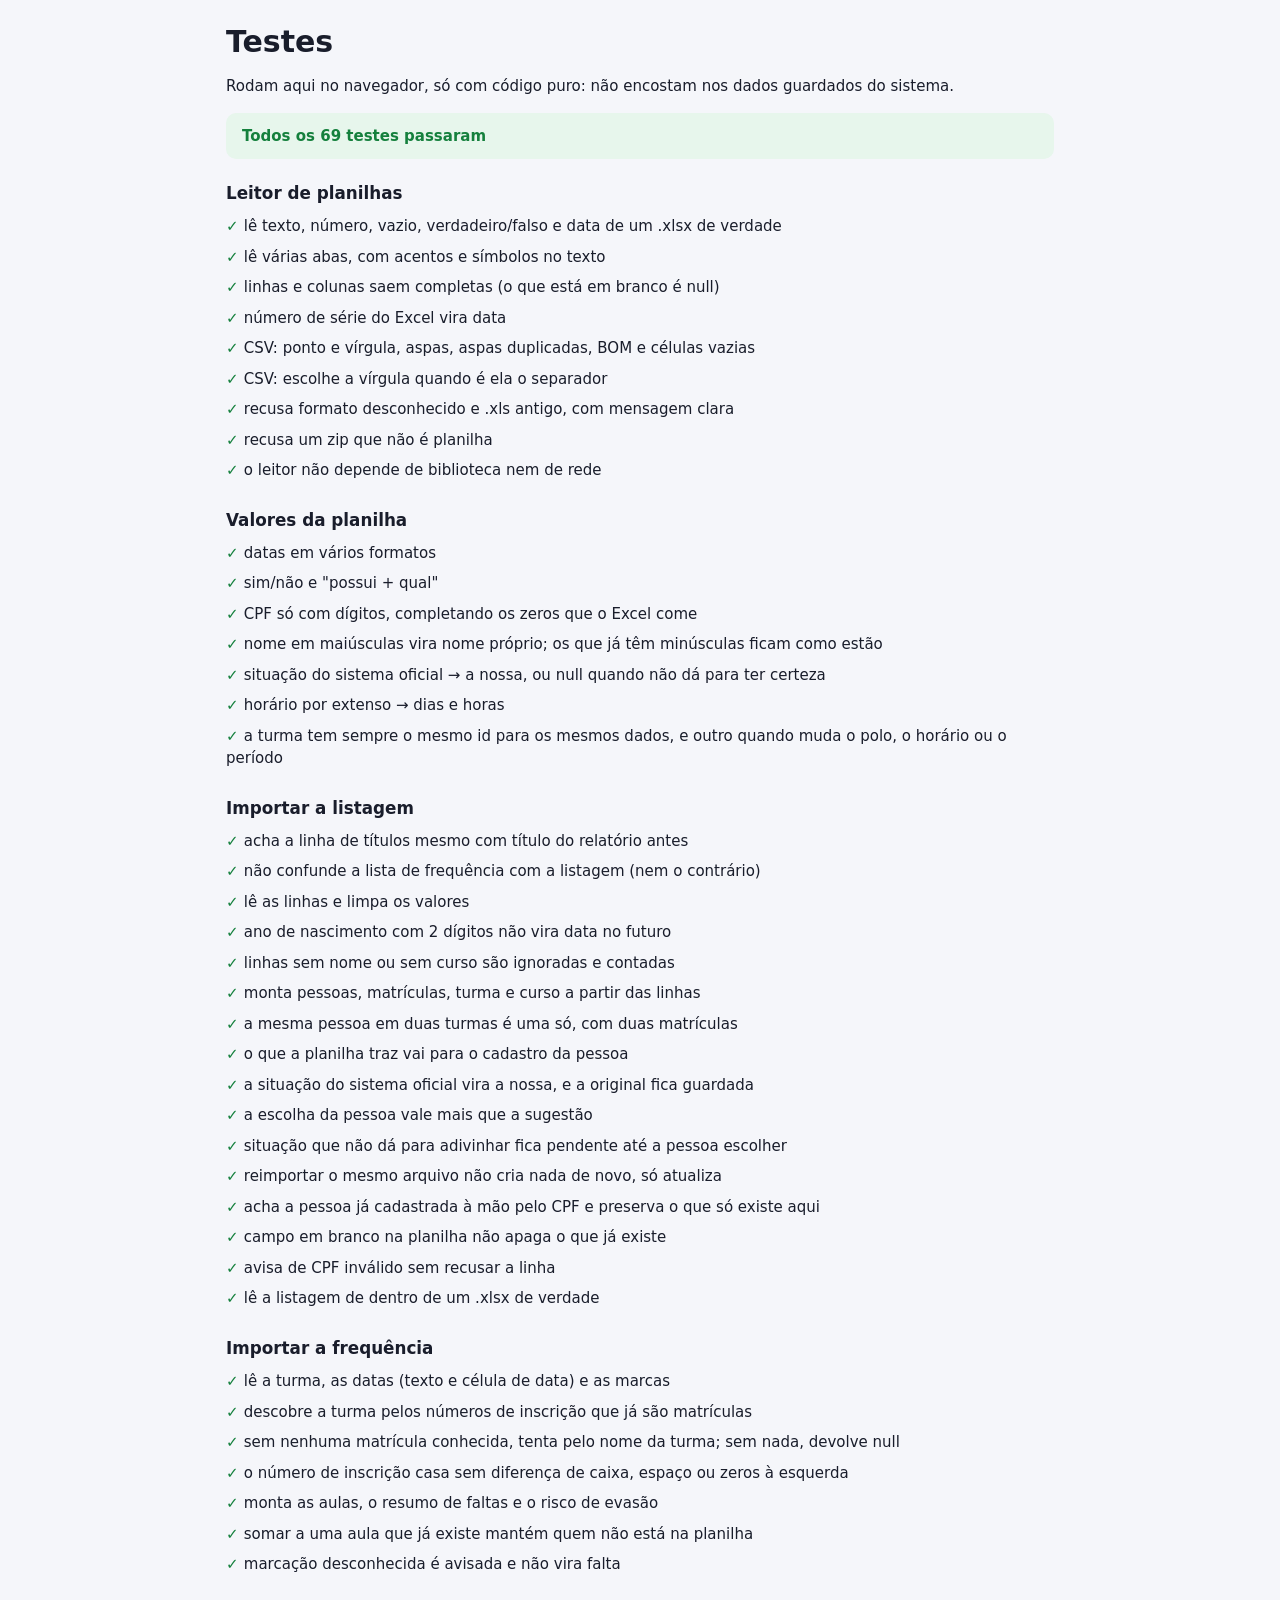
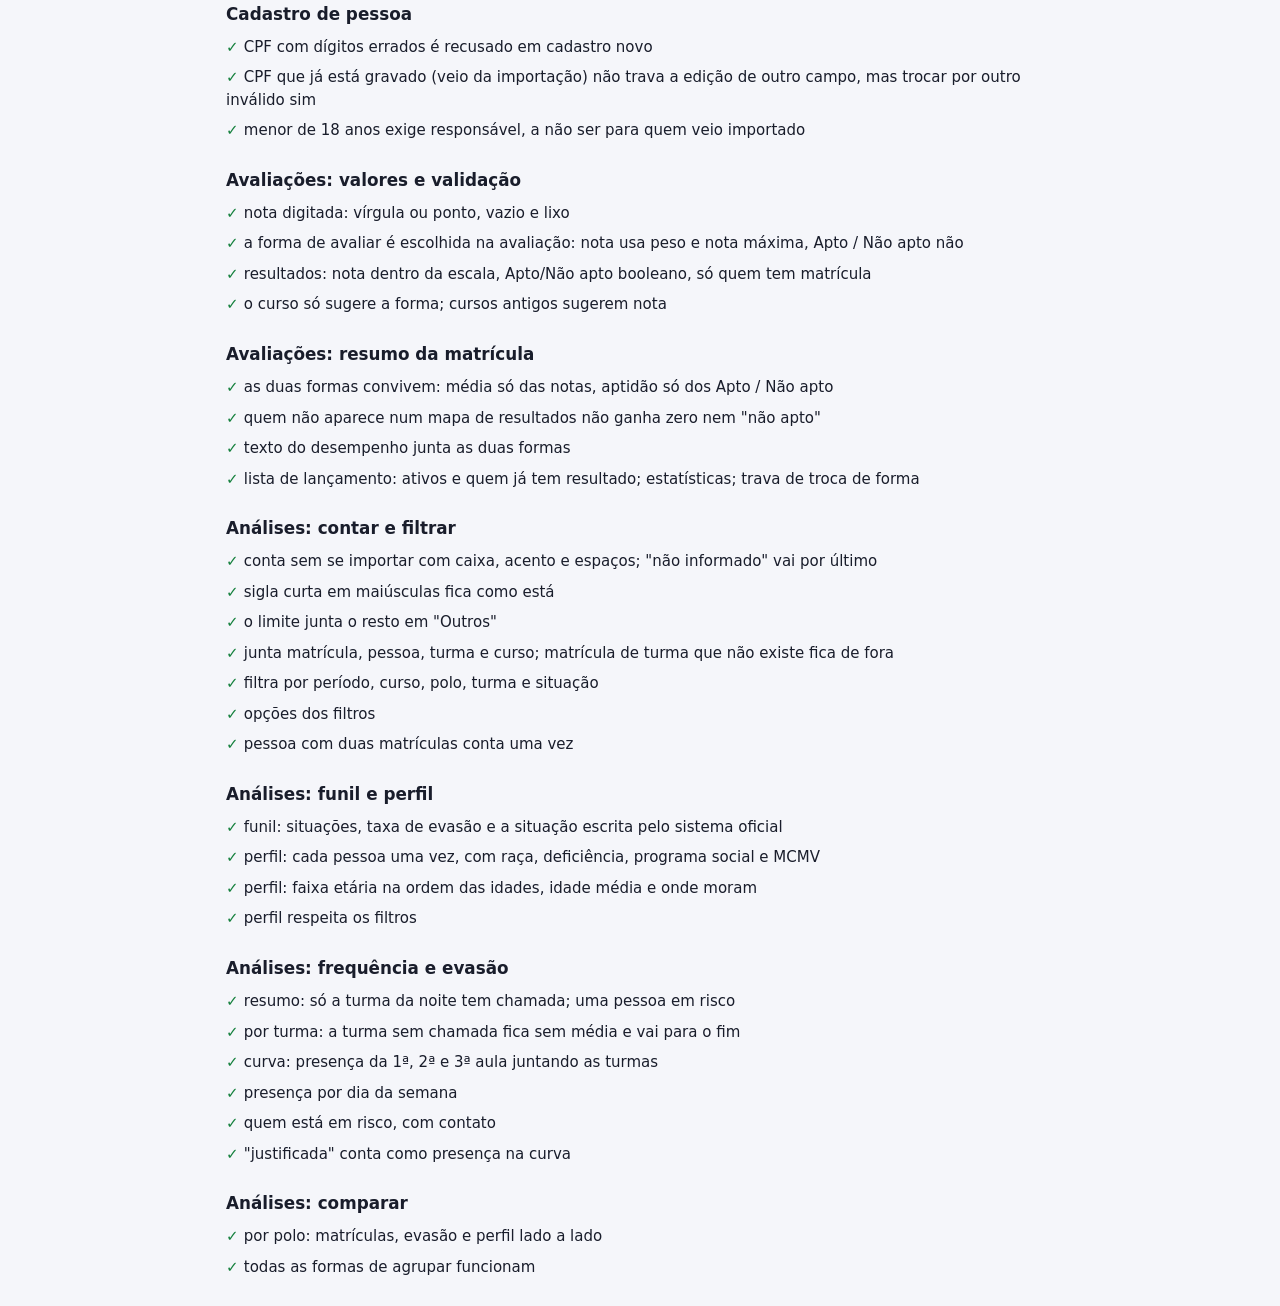
==== testes/index.html @ 6a1d185c "o sistema depende agora do abastecimento pelo site oficial   ------ monta turmas e mostra análises (" ====
<!doctype html>
<html lang="pt-BR">
  <head>
    <meta charset="utf-8" />
    <meta name="viewport" content="width=device-width, initial-scale=1" />
    <title>Testes · FUDEV</title>
    <link rel="stylesheet" href="../css/tokens.css" />
    <link rel="stylesheet" href="../css/base.css" />
    <style>
      main { max-width: 860px; margin: 0 auto; padding: var(--espaco-5) var(--espaco-4); }
      h1 { margin-bottom: var(--espaco-1); }
      .resumo { margin: var(--espaco-3) 0 var(--espaco-5); padding: var(--espaco-3) var(--espaco-4); border-radius: var(--raio); font-weight: 700; }
      .resumo--ok { background: var(--cor-sucesso-fundo); color: var(--cor-sucesso); }
      .resumo--falha { background: var(--cor-erro-fundo); color: var(--cor-erro); }
      h2 { margin: var(--espaco-5) 0 var(--espaco-2); font-size: 1.05rem; }
      ul { margin: 0; padding: 0; list-style: none; }
      li { padding: var(--espaco-1) 0; }
      .ok::before { content: '✓ '; color: var(--cor-sucesso); font-weight: 700; }
      .falha::before { content: '✗ '; color: var(--cor-erro); font-weight: 700; }
      .erro { display: block; margin: 2px 0 var(--espaco-2) var(--espaco-4); color: var(--cor-erro); font-size: 0.9rem; overflow-wrap: anywhere; }
    </style>
  </head>
  <body>
    <main>
      <h1>Testes</h1>
      <p>Rodam aqui no navegador, só com código puro: não encostam nos dados guardados do sistema.</p>
      <p class="resumo" id="resumo">Rodando…</p>
      <div id="resultado"></div>
    </main>

    <script type="module">
      import { rodarTodos } from './lib.js';
      import './planilha.teste.js';
      import './importacao.teste.js';
      import './cadastros.teste.js';
      import './avaliacoes.teste.js';
      import './analises.teste.js';

      const resultados = await rodarTodos();
      const falhas = resultados.filter((r) => !r.ok);
      const escapar = (t) => String(t).replace(/[&<>]/g, (c) => ({ '&': '&amp;', '<': '&lt;', '>': '&gt;' })[c]);

      const grupos = Map.groupBy(resultados, (r) => r.grupo);
      document.getElementById('resultado').innerHTML = [...grupos]
        .map(
          ([nome, itens]) =>
            `<h2>${escapar(nome)}</h2><ul>${itens
              .map((r) => `<li class="${r.ok ? 'ok' : 'falha'}">${escapar(r.nome)}${r.ok ? '' : `<span class="erro">${escapar(r.erro)}</span>`}</li>`)
              .join('')}</ul>`,
        )
        .join('');

      const resumo = document.getElementById('resumo');
      resumo.textContent = falhas.length ? `${falhas.length} de ${resultados.length} testes falharam` : `Todos os ${resultados.length} testes passaram`;
      resumo.className = `resumo ${falhas.length ? 'resumo--falha' : 'resumo--ok'}`;
      document.title = `${falhas.length ? '✗' : '✓'} Testes · FUDEV`;
      window.__testes = { total: resultados.length, falhas: falhas.map((f) => `${f.grupo} › ${f.nome}: ${f.erro}`) };
    </script>
  </body>
</html>
---- css/tokens.css ----
/* Design tokens — mude as cores/espaços aqui e o sistema inteiro acompanha. */
:root {
  color-scheme: light dark;

  --cor-fundo: #f5f6fa;
  --cor-superficie: #ffffff;
  --cor-superficie-2: #eef0f6;
  --cor-borda: #e1e4ee;
  --cor-texto: #191d2b;
  --cor-texto-suave: #596074;

  --cor-primaria: #4f46e5;
  --cor-primaria-hover: #4338ca;
  --cor-sobre-primaria: #ffffff;

  --cor-sucesso: #15803d;
  --cor-sucesso-fundo: #e7f6ec;
  --cor-atencao: #b45309;
  --cor-atencao-fundo: #fdf1dc;
  --cor-erro: #b91c1c;
  --cor-erro-fundo: #fce9e9;

  --fonte: system-ui, -apple-system, 'Segoe UI', Roboto, sans-serif;
  --raio: 10px;
  --sombra: 0 1px 2px rgb(20 24 40 / 6%), 0 4px 14px rgb(20 24 40 / 5%);

  --espaco-1: 4px;
  --espaco-2: 8px;
  --espaco-3: 12px;
  --espaco-4: 16px;
  --espaco-5: 24px;
  --espaco-6: 32px;

  --largura-sidebar: 232px;
}

@media (prefers-color-scheme: dark) {
  :root {
    --cor-fundo: #11131c;
    --cor-superficie: #1a1d2a;
    --cor-superficie-2: #232737;
    --cor-borda: #2c3144;
    --cor-texto: #eceef6;
    --cor-texto-suave: #9aa1b8;

    --cor-primaria: #7c74ff;
    --cor-primaria-hover: #968fff;
    --cor-sobre-primaria: #11131c;

    --cor-sucesso: #4ade80;
    --cor-sucesso-fundo: #12301d;
    --cor-atencao: #fbbf24;
    --cor-atencao-fundo: #36280d;
    --cor-erro: #f87171;
    --cor-erro-fundo: #381617;

    --sombra: 0 1px 2px rgb(0 0 0 / 30%), 0 4px 14px rgb(0 0 0 / 25%);
  }
}
---- css/base.css ----
/* Reset, tipografia e layout geral (menu lateral + conteúdo). */
*,
*::before,
*::after {
  box-sizing: border-box;
}

html {
  -webkit-text-size-adjust: 100%;
}

body {
  margin: 0;
  min-height: 100vh;
  background: var(--cor-fundo);
  color: var(--cor-texto);
  font: 15px/1.5 var(--fonte);
}

h1,
h2,
h3 {
  margin: 0;
  line-height: 1.2;
}

a {
  color: var(--cor-primaria);
}

/* O atributo hidden precisa vencer qualquer `display` definido por classes (ex.: .campo { display: grid }). */
[hidden] {
  display: none !important;
}

:focus-visible {
  outline: 2px solid var(--cor-primaria);
  outline-offset: 2px;
}

/* Páginas internas ficam invisíveis até exigirLogin() confirmar o acesso (evita "piscar" conteúdo). */
body[data-auth='pending'] {
  visibility: hidden;
}

/* ---------- layout: menu lateral + conteúdo ---------- */
.app {
  display: grid;
  grid-template-columns: var(--largura-sidebar) minmax(0, 1fr); /* minmax(0, …) impede o conteúdo de alargar a coluna */
  min-height: 100vh;
}

.sidebar {
  position: sticky;
  top: 0;
  height: 100vh;
  display: flex;
  flex-direction: column;
  gap: var(--espaco-5);
  padding: var(--espaco-5) var(--espaco-4);
  background: var(--cor-superficie);
  border-right: 1px solid var(--cor-borda);
}

.principal {
  min-width: 0;
  padding: var(--espaco-6);
  max-width: 1200px;
}

.topo {
  margin-bottom: var(--espaco-5);
}

.topo--acao {
  display: flex;
  flex-wrap: wrap;
  align-items: flex-start;
  justify-content: space-between;
  gap: var(--espaco-4);
}

.topo h1 {
  font-size: 1.6rem;
}

.topo__sub {
  margin: var(--espaco-1) 0 0;
  color: var(--cor-texto-suave);
}

@media (max-width: 800px) {
  .app {
    grid-template-columns: minmax(0, 1fr);
  }

  .sidebar {
    position: static;
    height: auto;
    flex-direction: row;
    align-items: center;
    flex-wrap: wrap;
    gap: var(--espaco-3);
    padding: var(--espaco-3) var(--espaco-4);
    border-right: 0;
    border-bottom: 1px solid var(--cor-borda);
  }

  .principal {
    padding: var(--espaco-4);
  }
}
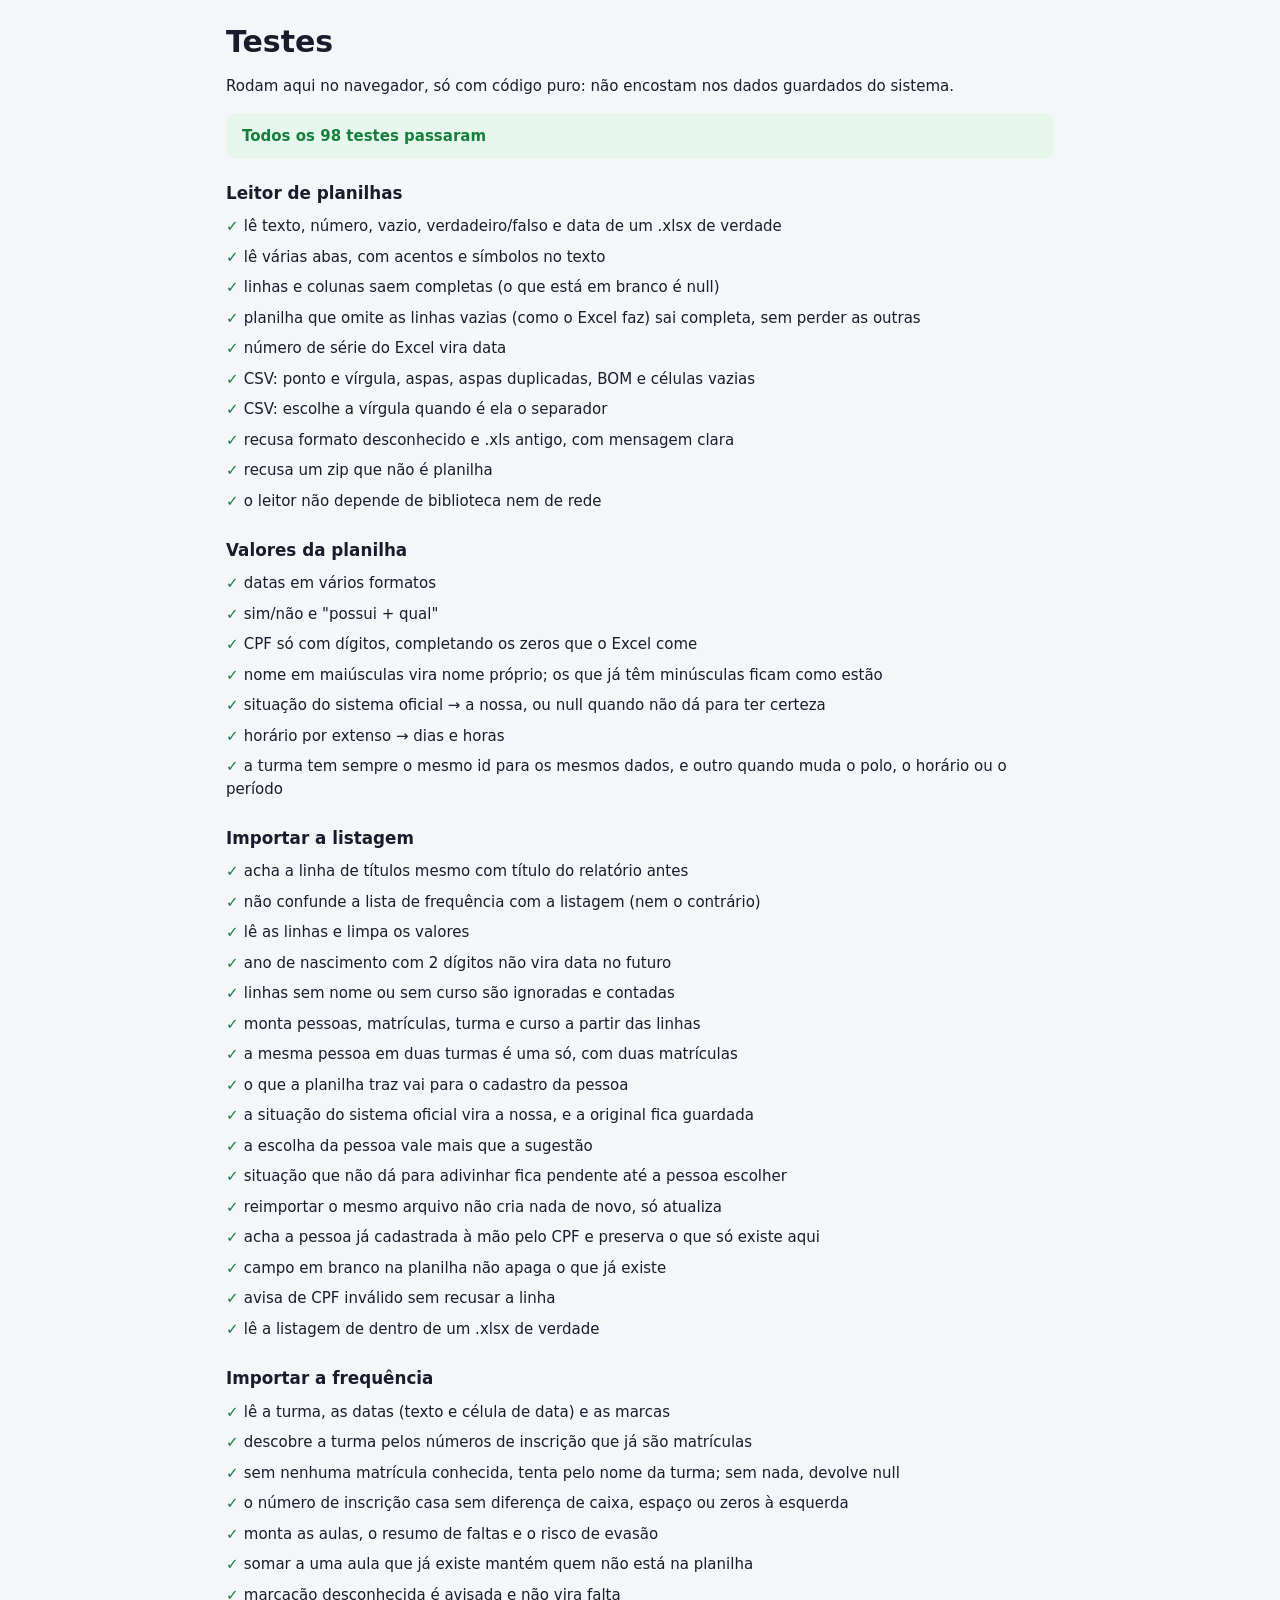
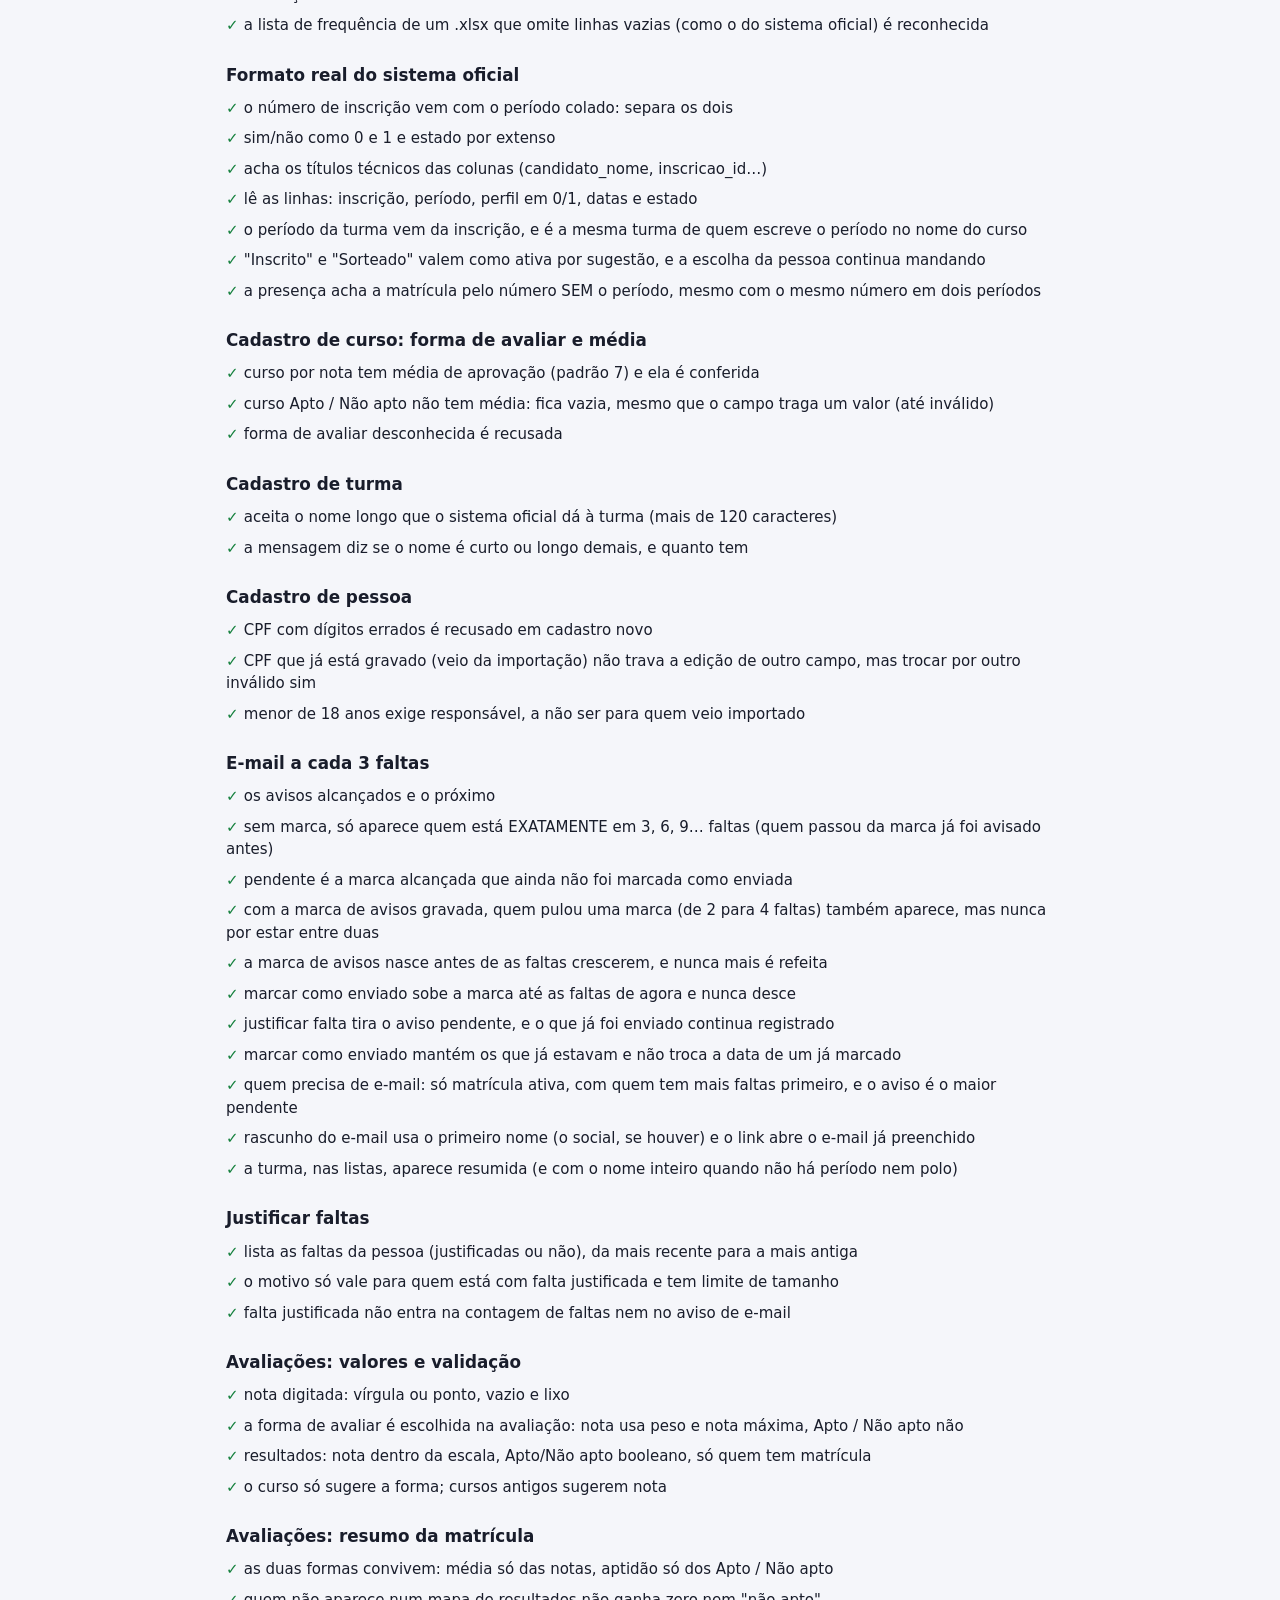
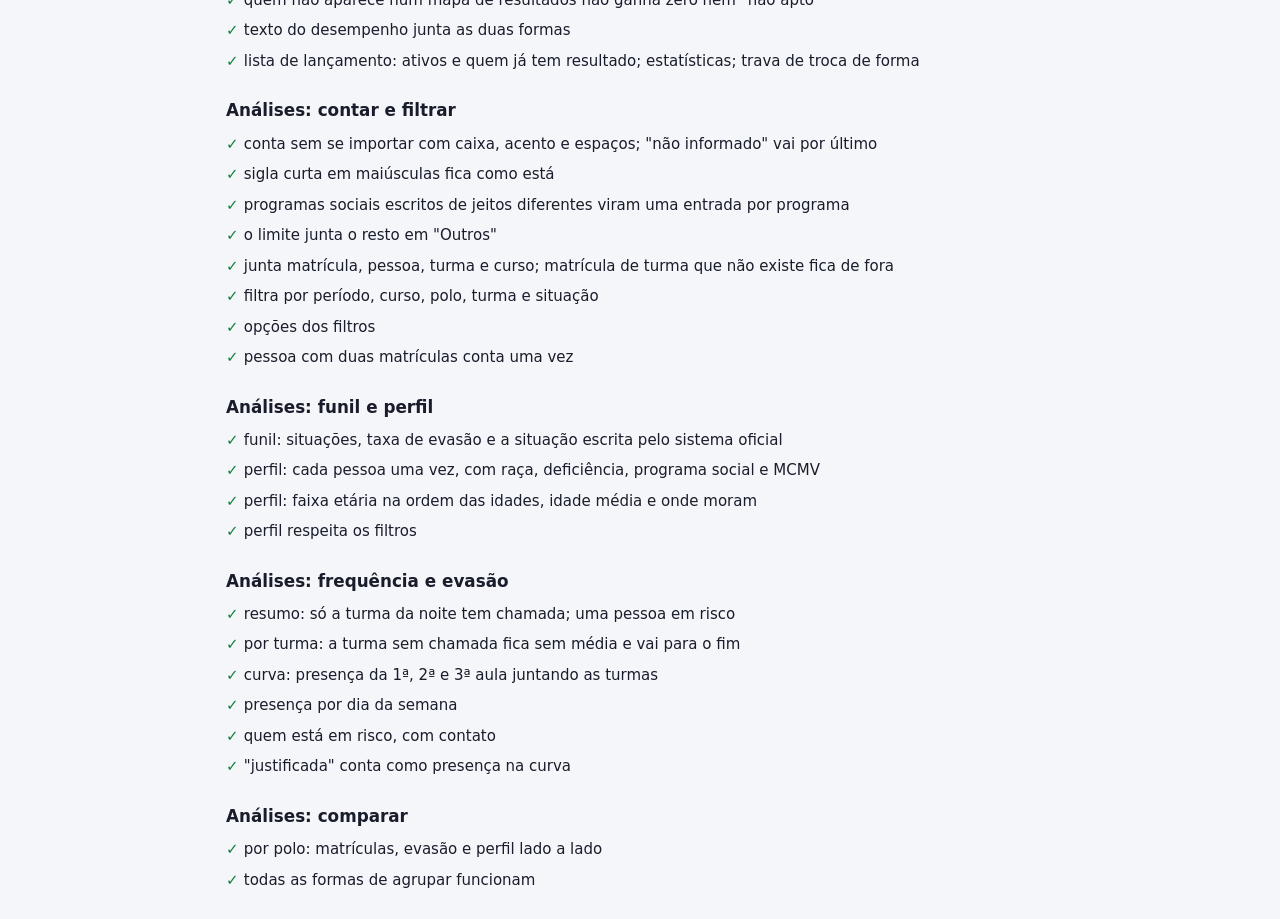
==== commit f998f756: "Ajustes finais de funções mas ainda falta refino e incrementação" ====
--- a/testes/index.html
+++ b/testes/index.html
@@ -33,6 +33,7 @@
       import './planilha.teste.js';
       import './importacao.teste.js';
       import './cadastros.teste.js';
+      import './faltas.teste.js';
       import './avaliacoes.teste.js';
       import './analises.teste.js';
 
